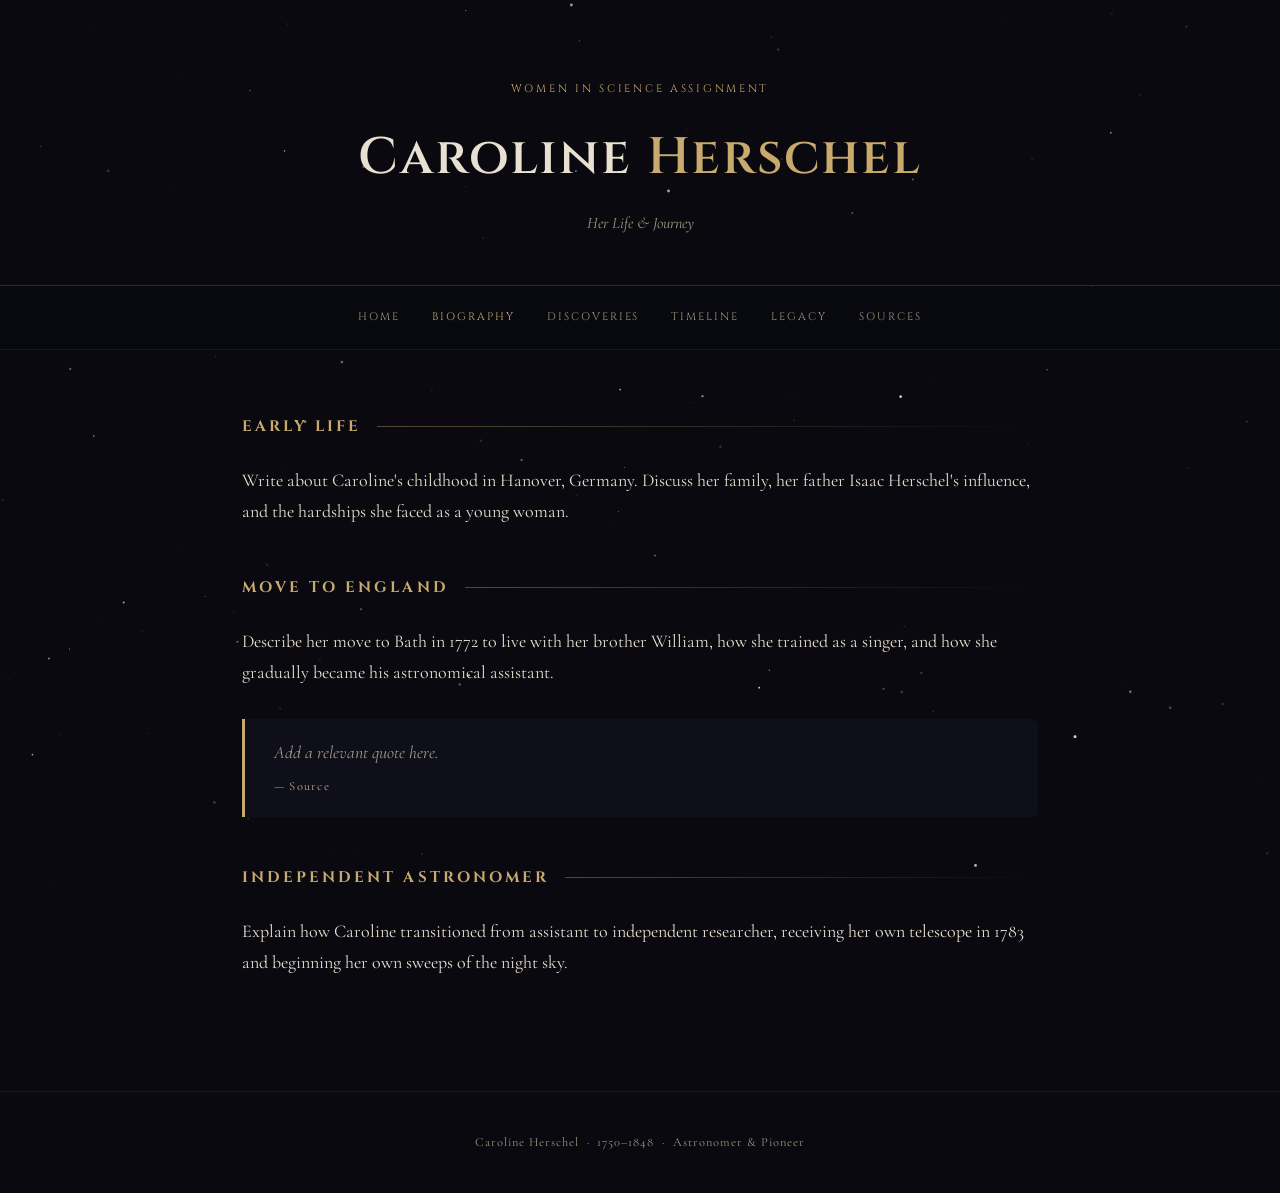
==== biography.html @ 25d45960 "better" ====
<!DOCTYPE html>
<html lang="en">
<head>
<meta charset="UTF-8"/>
<meta name="viewport" content="width=device-width,initial-scale=1.0"/>
<title>Biography — Caroline Herschel</title>
<link href="https://fonts.googleapis.com/css2?family=Cormorant+Garamond:ital,wght@0,300;0,400;0,600;1,300;1,400&family=Cinzel:wght@400;600&display=swap" rel="stylesheet"/>
<style>
*,*::before,*::after{box-sizing:border-box;margin:0;padding:0}
html{background:#09090f}
body{background:#09090f;color:#e8e0d0;font-family:'Cormorant Garamond',Georgia,serif;font-size:18px;line-height:1.7;overflow-x:hidden;min-height:100vh}
canvas#stars{position:fixed;top:0;left:0;width:100%;height:100%;pointer-events:none;z-index:0}
header,nav,main,footer{position:relative;z-index:2}
header{text-align:center;padding:5rem 2rem 3rem;border-bottom:1px solid rgba(200,169,110,.2)}
.label{display:block;font-family:'Cinzel',serif;font-size:.68rem;letter-spacing:.25em;color:#c8a96e;text-transform:uppercase;margin-bottom:1rem}
h1{font-family:'Cinzel',serif;font-size:clamp(2rem,5vw,3.2rem);font-weight:600;letter-spacing:.04em;color:#e8e0d0}
h1 span{color:#c8a96e}
.sub{display:block;color:#a09880;font-style:italic;margin-top:.5rem;font-size:1rem}
nav{display:flex;justify-content:center;flex-wrap:wrap;gap:2rem;padding:1.4rem 2rem;border-bottom:1px solid rgba(200,169,110,.1);background:rgba(9,9,15,.8)}
nav a{font-family:'Cinzel',serif;font-size:.68rem;letter-spacing:.18em;text-transform:uppercase;color:#a09880;text-decoration:none;transition:color .25s}
nav a:hover,nav a.active{color:#c8a96e}
main{max-width:860px;margin:0 auto;padding:4rem 2rem 6rem}
h2{font-family:'Cinzel',serif;font-size:.95rem;letter-spacing:.2em;color:#c8a96e;text-transform:uppercase;margin:3rem 0 1.6rem;display:flex;align-items:center;gap:1rem}
h2:first-child{margin-top:0}
h2::after{content:'';flex:1;height:1px;background:linear-gradient(90deg,rgba(200,169,110,.4),transparent)}
p{margin-bottom:1.1rem;color:#e8e0d0}
blockquote{border-left:3px solid #c8a96e;padding:1.2rem 1.8rem;background:#0f0f1a;border-radius:0 6px 6px 0;margin:2rem 0;font-style:italic;font-size:1.1rem;color:#a09880}
blockquote cite{display:block;margin-top:.5rem;font-size:.78rem;font-style:normal;letter-spacing:.1em;color:#c8a96e}
.grid{display:grid;grid-template-columns:repeat(auto-fill,minmax(210px,1fr));gap:1.2rem;margin-top:1.4rem}
.card{background:#0f0f1a;border:1px solid rgba(200,169,110,.18);border-radius:6px;padding:1.3rem 1.5rem;transition:border-color .3s}
.card:hover{border-color:rgba(200,169,110,.55)}
.card .tag{font-family:'Cinzel',serif;font-size:.62rem;letter-spacing:.18em;color:#c8a96e;display:block}
.card h3{font-size:1rem;font-weight:600;margin:.3rem 0 .4rem;color:#e8e0d0}
.card p{font-size:.88rem;color:#a09880;margin:0}
.tl{border-left:1px solid rgba(200,169,110,.25);padding-left:2rem;margin-top:1rem}
.tl-item{position:relative;margin-bottom:2rem}
.tl-item::before{content:'';position:absolute;left:-2.38rem;top:.55rem;width:7px;height:7px;border-radius:50%;background:#c8a96e;box-shadow:0 0 8px #c8a96e}
.year{font-family:'Cinzel',serif;font-size:.75rem;letter-spacing:.15em;color:#c8a96e;display:block}
.tl-item p{margin:.2rem 0 0;font-size:.95rem;color:#a09880}
.src-list{list-style:none;margin-top:1rem}
.src-list li{padding:.9rem 1.2rem;border-left:2px solid rgba(200,169,110,.2);margin-bottom:.8rem;font-size:.95rem;color:#a09880;transition:border-color .25s,color .25s}
.src-list li:hover{border-color:#c8a96e;color:#e8e0d0}
footer{text-align:center;padding:2.5rem;border-top:1px solid rgba(200,169,110,.1);font-size:.78rem;color:#a09880;letter-spacing:.08em}
</style>
</head>
<body>
<canvas id="stars"></canvas>
<header>
<span class="label">Women in Science Assignment</span>
<h1>Caroline <span>Herschel</span></h1>
<span class="sub">Her Life & Journey</span>
</header>
<nav><a href="index.html">Home</a><a href="biography.html"  class="active">Biography</a><a href="discoveries.html">Discoveries</a><a href="timeline.html">Timeline</a><a href="legacy.html">Legacy</a><a href="sources.html">Sources</a></nav>
<main>
<h2>Early Life</h2>
<p>Write about Caroline's childhood in Hanover, Germany. Discuss her family, her father Isaac Herschel's influence, and the hardships she faced as a young woman.</p>
<h2>Move to England</h2>
<p>Describe her move to Bath in 1772 to live with her brother William, how she trained as a singer, and how she gradually became his astronomical assistant.</p>
<blockquote>Add a relevant quote here.<cite>&mdash; Source</cite></blockquote>
<h2>Independent Astronomer</h2>
<p>Explain how Caroline transitioned from assistant to independent researcher, receiving her own telescope in 1783 and beginning her own sweeps of the night sky.</p>
</main>
<footer>Caroline Herschel &nbsp;&middot;&nbsp; 1750&ndash;1848 &nbsp;&middot;&nbsp; Astronomer &amp; Pioneer</footer>
<script>
var c=document.getElementById('stars'),cx=c.getContext('2d'),S=[];
function resize(){c.width=innerWidth;c.height=innerHeight;}
function init(){S=[];for(var i=0;i<180;i++)S.push({x:Math.random()*c.width,y:Math.random()*c.height,r:Math.random()*1.3+.2,a:Math.random()*.9+.1,sp:Math.random()*.004+.001,ph:Math.random()*Math.PI*2});}
function draw(t){cx.clearRect(0,0,c.width,c.height);for(var i=0;i<S.length;i++){var s=S[i],al=s.a*(.4+.6*Math.sin(t*s.sp+s.ph));cx.beginPath();cx.arc(s.x,s.y,s.r,0,Math.PI*2);cx.fillStyle='rgba(232,220,195,'+al+')';cx.fill();}requestAnimationFrame(draw);}
resize();init();requestAnimationFrame(draw);
window.addEventListener('resize',function(){resize();init();});
</script>
</body>
</html>
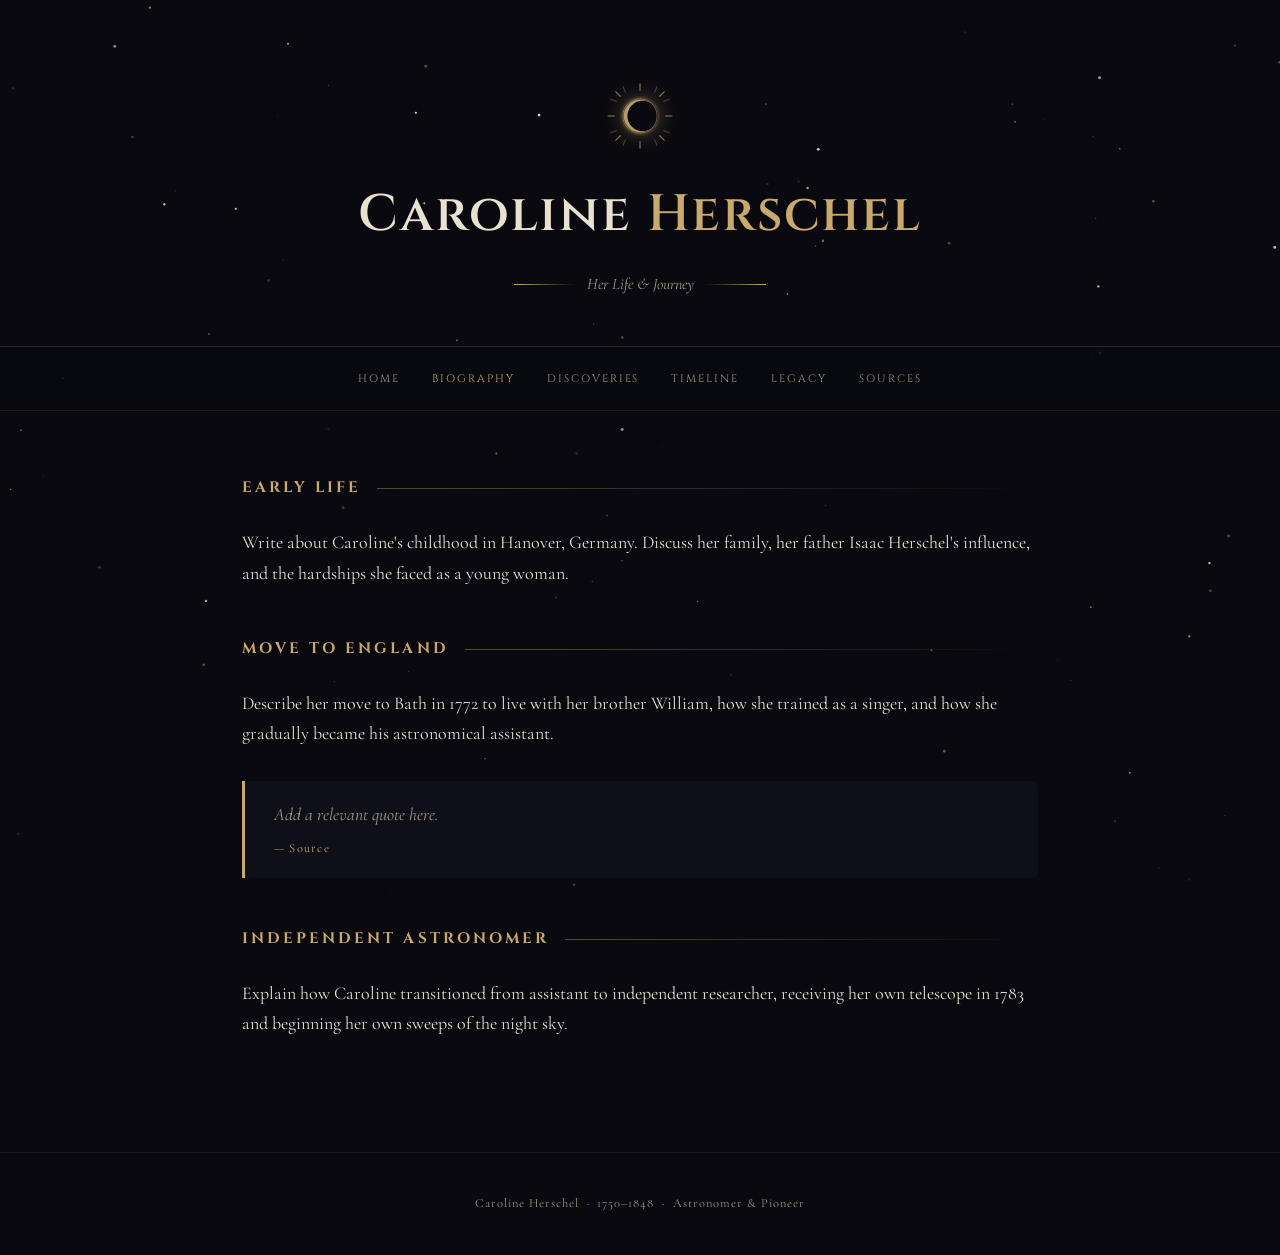
==== commit 6e34c97c: "new format" ====
--- a/biography.html
+++ b/biography.html
@@ -15,7 +15,7 @@
 .label{display:block;font-family:'Cinzel',serif;font-size:.68rem;letter-spacing:.25em;color:#c8a96e;text-transform:uppercase;margin-bottom:1rem}
 h1{font-family:'Cinzel',serif;font-size:clamp(2rem,5vw,3.2rem);font-weight:600;letter-spacing:.04em;color:#e8e0d0}
 h1 span{color:#c8a96e}
-.sub{display:block;color:#a09880;font-style:italic;margin-top:.5rem;font-size:1rem}
+.sub{display:flex;align-items:center;justify-content:center;gap:.8rem;color:#a09880;font-style:italic;margin-top:.8rem;font-size:1rem}.comet{display:inline-block;width:60px;height:1px;background:linear-gradient(90deg,transparent,#c8a96e)}.comet.flip{background:linear-gradient(90deg,#c8a96e,transparent)}.eclipse{display:block;margin:0 auto 1.2rem;filter:drop-shadow(0 0 10px rgba(200,169,110,.4))}.comet{display:inline-block;width:60px;height:1px;background:linear-gradient(90deg,transparent,#c8a96e)}.comet.flip{background:linear-gradient(90deg,#c8a96e,transparent)}
 nav{display:flex;justify-content:center;flex-wrap:wrap;gap:2rem;padding:1.4rem 2rem;border-bottom:1px solid rgba(200,169,110,.1);background:rgba(9,9,15,.8)}
 nav a{font-family:'Cinzel',serif;font-size:.68rem;letter-spacing:.18em;text-transform:uppercase;color:#a09880;text-decoration:none;transition:color .25s}
 nav a:hover,nav a.active{color:#c8a96e}
@@ -46,9 +46,38 @@
 <body>
 <canvas id="stars"></canvas>
 <header>
-<span class="label">Women in Science Assignment</span>
+<svg class="eclipse" viewBox="0 0 80 80" xmlns="http://www.w3.org/2000/svg" width="72" height="72" aria-hidden="true">
+  <!-- corona rays -->
+  <g stroke="#c8a96e" stroke-width="1.2" opacity="0.7">
+    <line x1="40" y1="4" x2="40" y2="12"/>
+    <line x1="40" y1="68" x2="40" y2="76"/>
+    <line x1="4" y1="40" x2="12" y2="40"/>
+    <line x1="68" y1="40" x2="76" y2="40"/>
+    <line x1="12.7" y1="12.7" x2="18.5" y2="18.5"/>
+    <line x1="61.5" y1="61.5" x2="67.3" y2="67.3"/>
+    <line x1="67.3" y1="12.7" x2="61.5" y2="18.5"/>
+    <line x1="12.7" y1="67.3" x2="18.5" y2="61.5"/>
+    <!-- longer diagonal rays -->
+    <line x1="21" y1="7"  x2="24" y2="14" opacity="0.5"/>
+    <line x1="59" y1="7"  x2="56" y2="14" opacity="0.5"/>
+    <line x1="7"  y1="21" x2="14" y2="24" opacity="0.5"/>
+    <line x1="7"  y1="59" x2="14" y2="56" opacity="0.5"/>
+    <line x1="73" y1="21" x2="66" y2="24" opacity="0.5"/>
+    <line x1="73" y1="59" x2="66" y2="56" opacity="0.5"/>
+    <line x1="21" y1="73" x2="24" y2="66" opacity="0.5"/>
+    <line x1="59" y1="73" x2="56" y2="66" opacity="0.5"/>
+  </g>
+  <!-- sun glow -->
+  <circle cx="40" cy="40" r="22" fill="#c8a96e" opacity="0.15"/>
+  <!-- sun -->
+  <circle cx="40" cy="40" r="18" fill="#c8a96e" opacity="0.9"/>
+  <!-- moon covering sun -->
+  <circle cx="43" cy="40" r="17" fill="#09090f"/>
+  <!-- corona peek -->
+  <circle cx="40" cy="40" r="19" fill="none" stroke="#c8a96e" stroke-width="1" opacity="0.6"/>
+</svg>
 <h1>Caroline <span>Herschel</span></h1>
-<span class="sub">Her Life & Journey</span>
+<span class="sub"><span class="comet flip"></span>Her Life & Journey<span class="comet"></span></span>
 </header>
 <nav><a href="index.html">Home</a><a href="biography.html"  class="active">Biography</a><a href="discoveries.html">Discoveries</a><a href="timeline.html">Timeline</a><a href="legacy.html">Legacy</a><a href="sources.html">Sources</a></nav>
 <main>
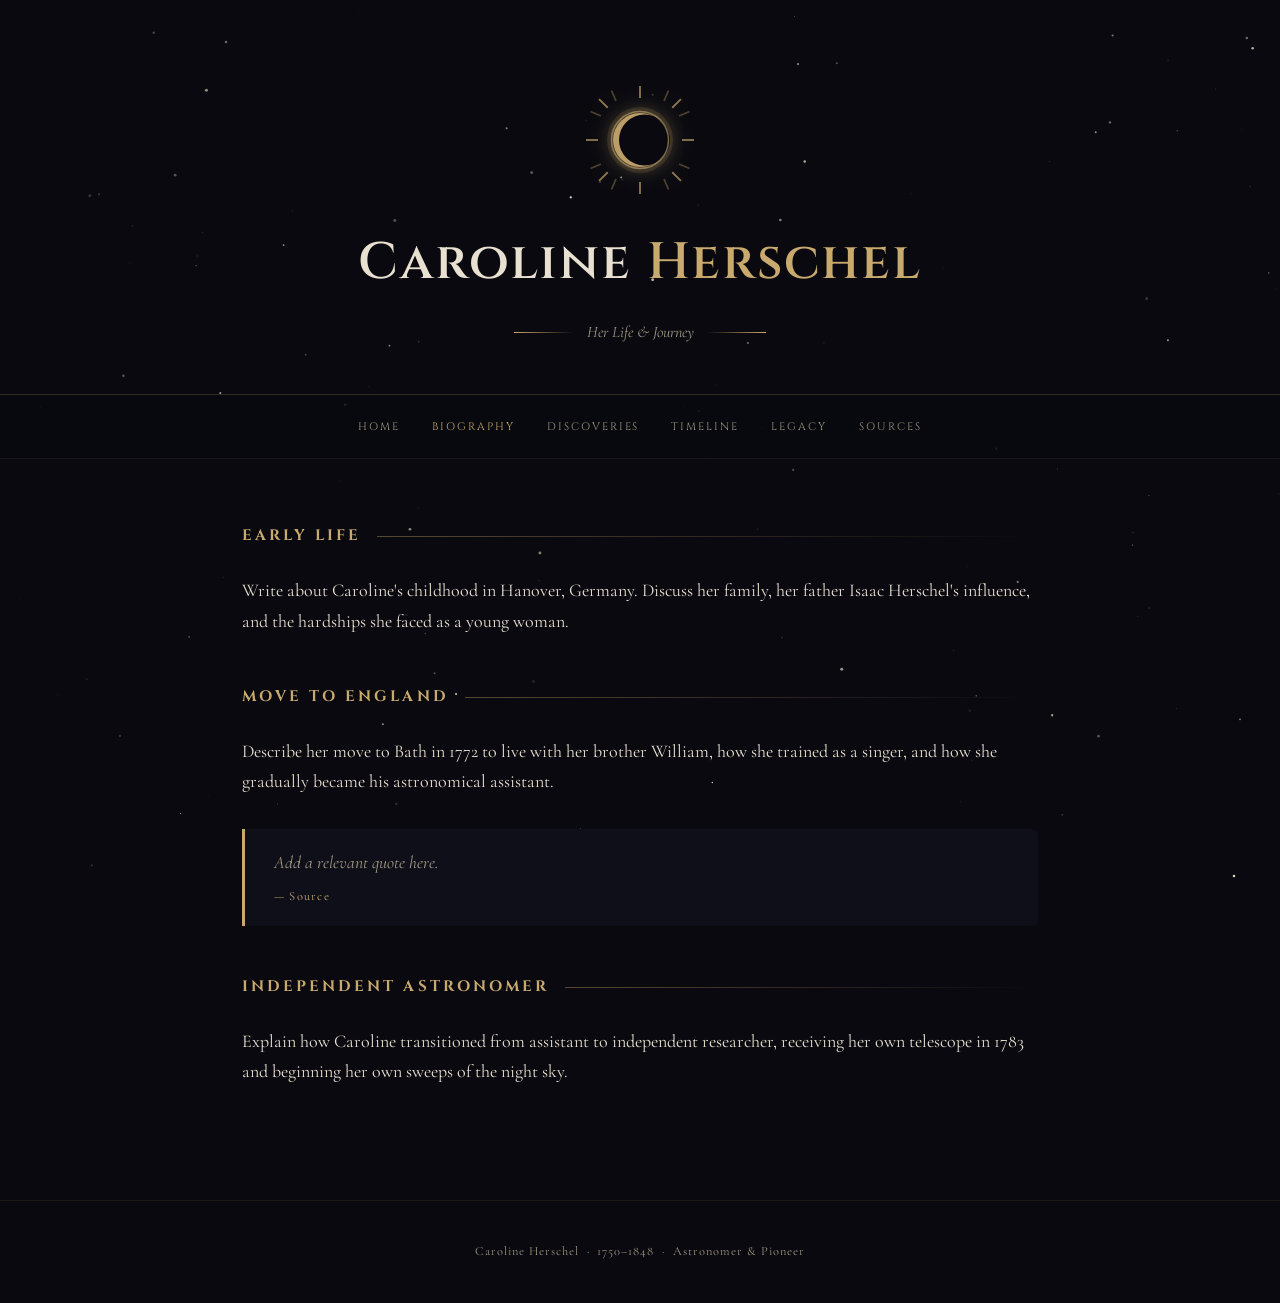
==== commit e0f478d7: "commit" ====
--- a/biography.html
+++ b/biography.html
@@ -46,7 +46,7 @@
 <body>
 <canvas id="stars"></canvas>
 <header>
-<svg class="eclipse" viewBox="0 0 80 80" xmlns="http://www.w3.org/2000/svg" width="72" height="72" aria-hidden="true">
+<svg class="eclipse" viewBox="0 0 80 80" xmlns="http://www.w3.org/2000/svg" width="120" height="120" aria-hidden="true">
   <!-- corona rays -->
   <g stroke="#c8a96e" stroke-width="1.2" opacity="0.7">
     <line x1="40" y1="4" x2="40" y2="12"/>
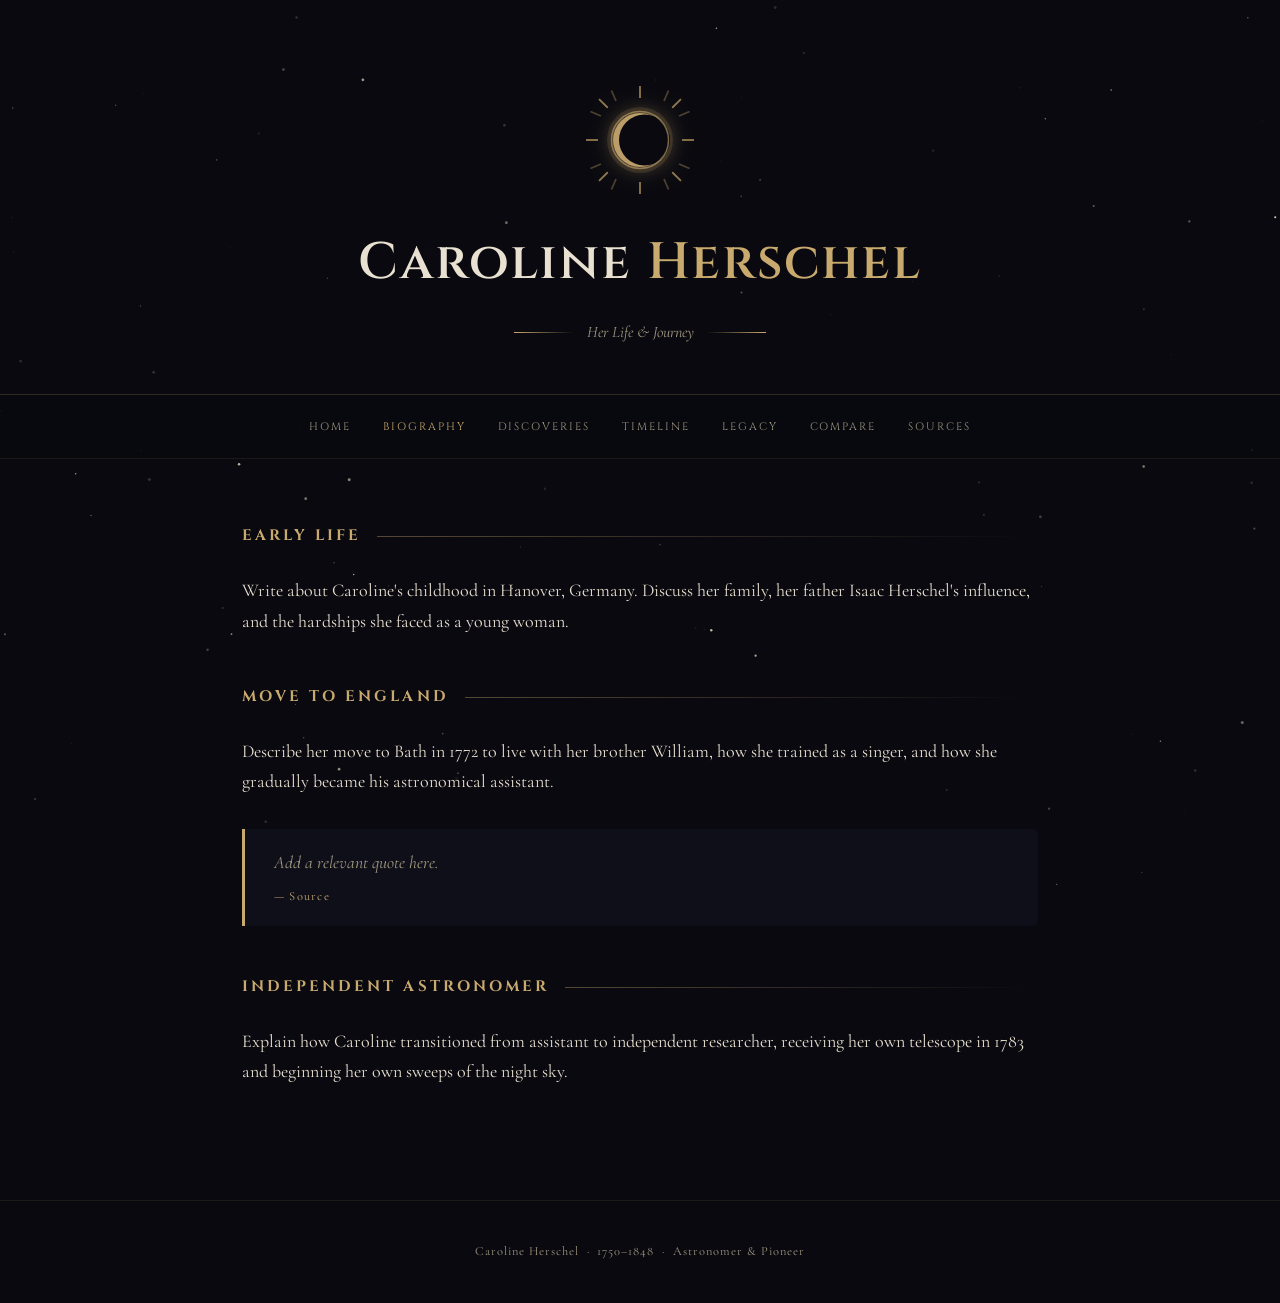
==== commit 8e347f3d: "update" ====
--- a/biography.html
+++ b/biography.html
@@ -79,7 +79,7 @@
 <h1>Caroline <span>Herschel</span></h1>
 <span class="sub"><span class="comet flip"></span>Her Life & Journey<span class="comet"></span></span>
 </header>
-<nav><a href="index.html">Home</a><a href="biography.html"  class="active">Biography</a><a href="discoveries.html">Discoveries</a><a href="timeline.html">Timeline</a><a href="legacy.html">Legacy</a><a href="sources.html">Sources</a></nav>
+<nav><a href="index.html">Home</a><a href="biography.html"  class="active">Biography</a><a href="discoveries.html">Discoveries</a><a href="timeline.html">Timeline</a><a href="legacy.html">Legacy</a><a href="compare.html">Compare</a><a href="sources.html">Sources</a></nav>
 <main>
 <h2>Early Life</h2>
 <p>Write about Caroline's childhood in Hanover, Germany. Discuss her family, her father Isaac Herschel's influence, and the hardships she faced as a young woman.</p>
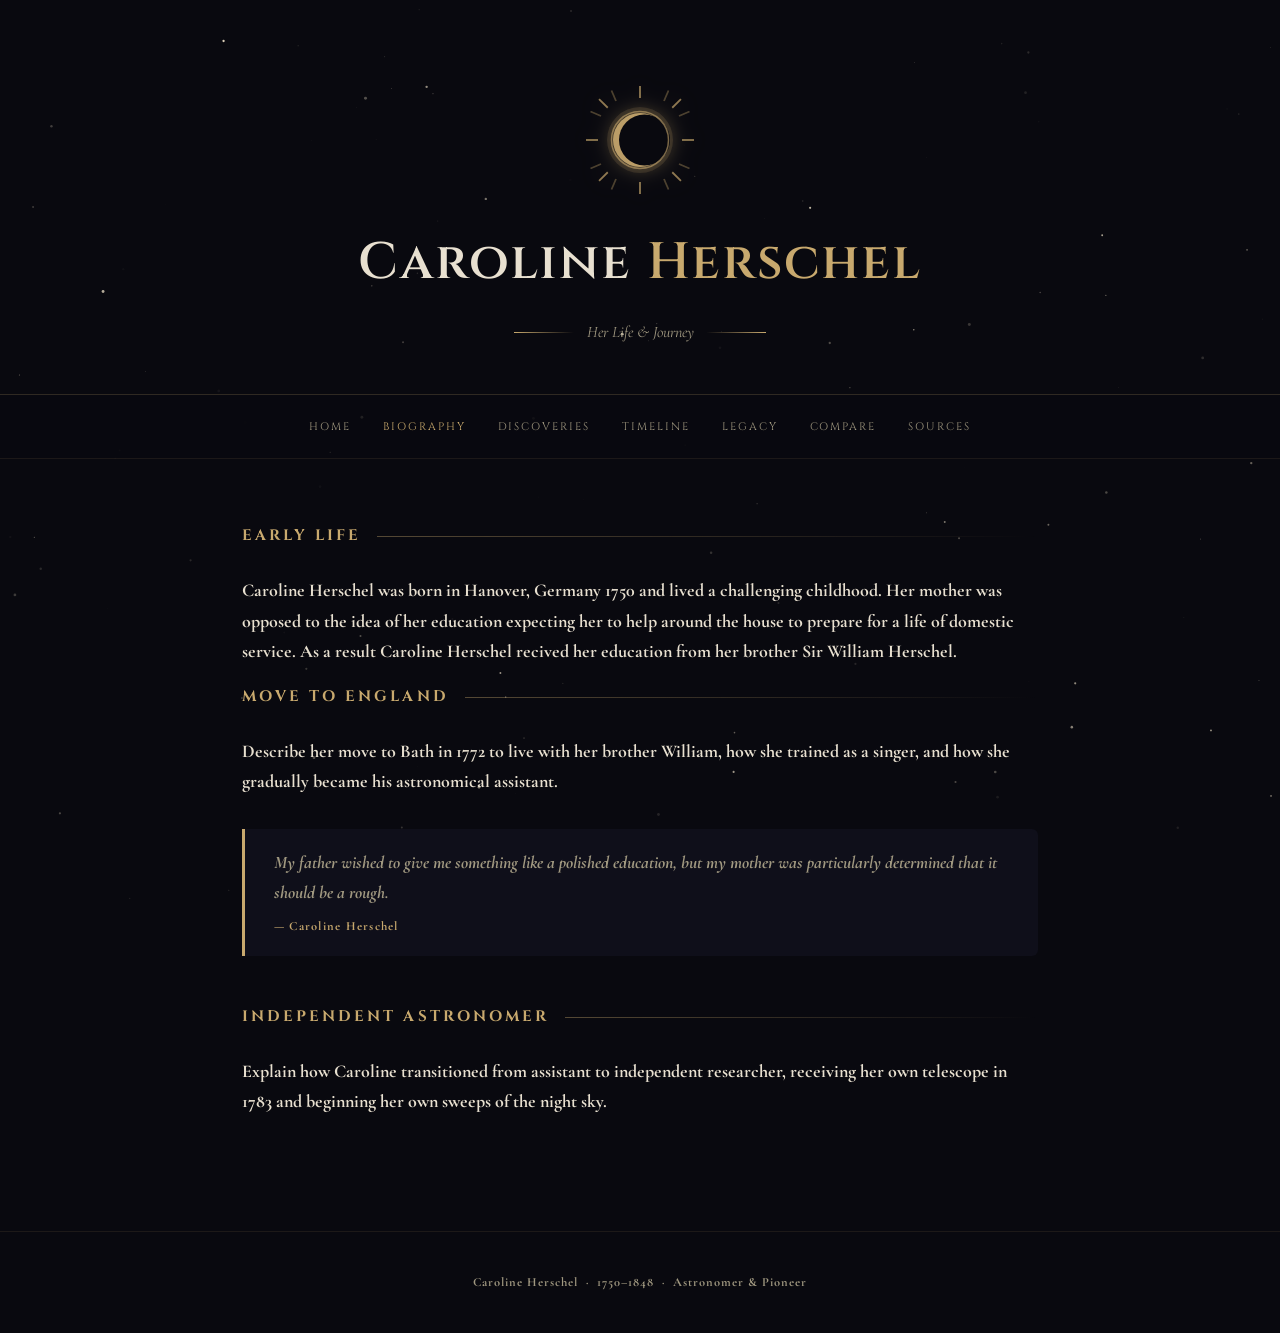
==== commit 5aab6cb4: "new_comet" ====
--- a/biography.html
+++ b/biography.html
@@ -82,10 +82,10 @@
 <nav><a href="index.html">Home</a><a href="biography.html"  class="active">Biography</a><a href="discoveries.html">Discoveries</a><a href="timeline.html">Timeline</a><a href="legacy.html">Legacy</a><a href="compare.html">Compare</a><a href="sources.html">Sources</a></nav>
 <main>
 <h2>Early Life</h2>
-<p>Write about Caroline's childhood in Hanover, Germany. Discuss her family, her father Isaac Herschel's influence, and the hardships she faced as a young woman.</p>
+<p> <strong>Caroline Herschel<srtong> was born in Hanover, Germany 1750 and lived a challenging childhood. Her mother was opposed to the idea of her education expecting her to help around the house to prepare for a life of domestic service. As a result Caroline Herschel recived her education from her brother Sir William Herschel.</p>
 <h2>Move to England</h2>
 <p>Describe her move to Bath in 1772 to live with her brother William, how she trained as a singer, and how she gradually became his astronomical assistant.</p>
-<blockquote>Add a relevant quote here.<cite>&mdash; Source</cite></blockquote>
+<blockquote>My father wished to give me something like a polished education, but my mother was particularly determined that it should be a rough.<cite>&mdash; Caroline Herschel</cite></blockquote>
 <h2>Independent Astronomer</h2>
 <p>Explain how Caroline transitioned from assistant to independent researcher, receiving her own telescope in 1783 and beginning her own sweeps of the night sky.</p>
 </main>
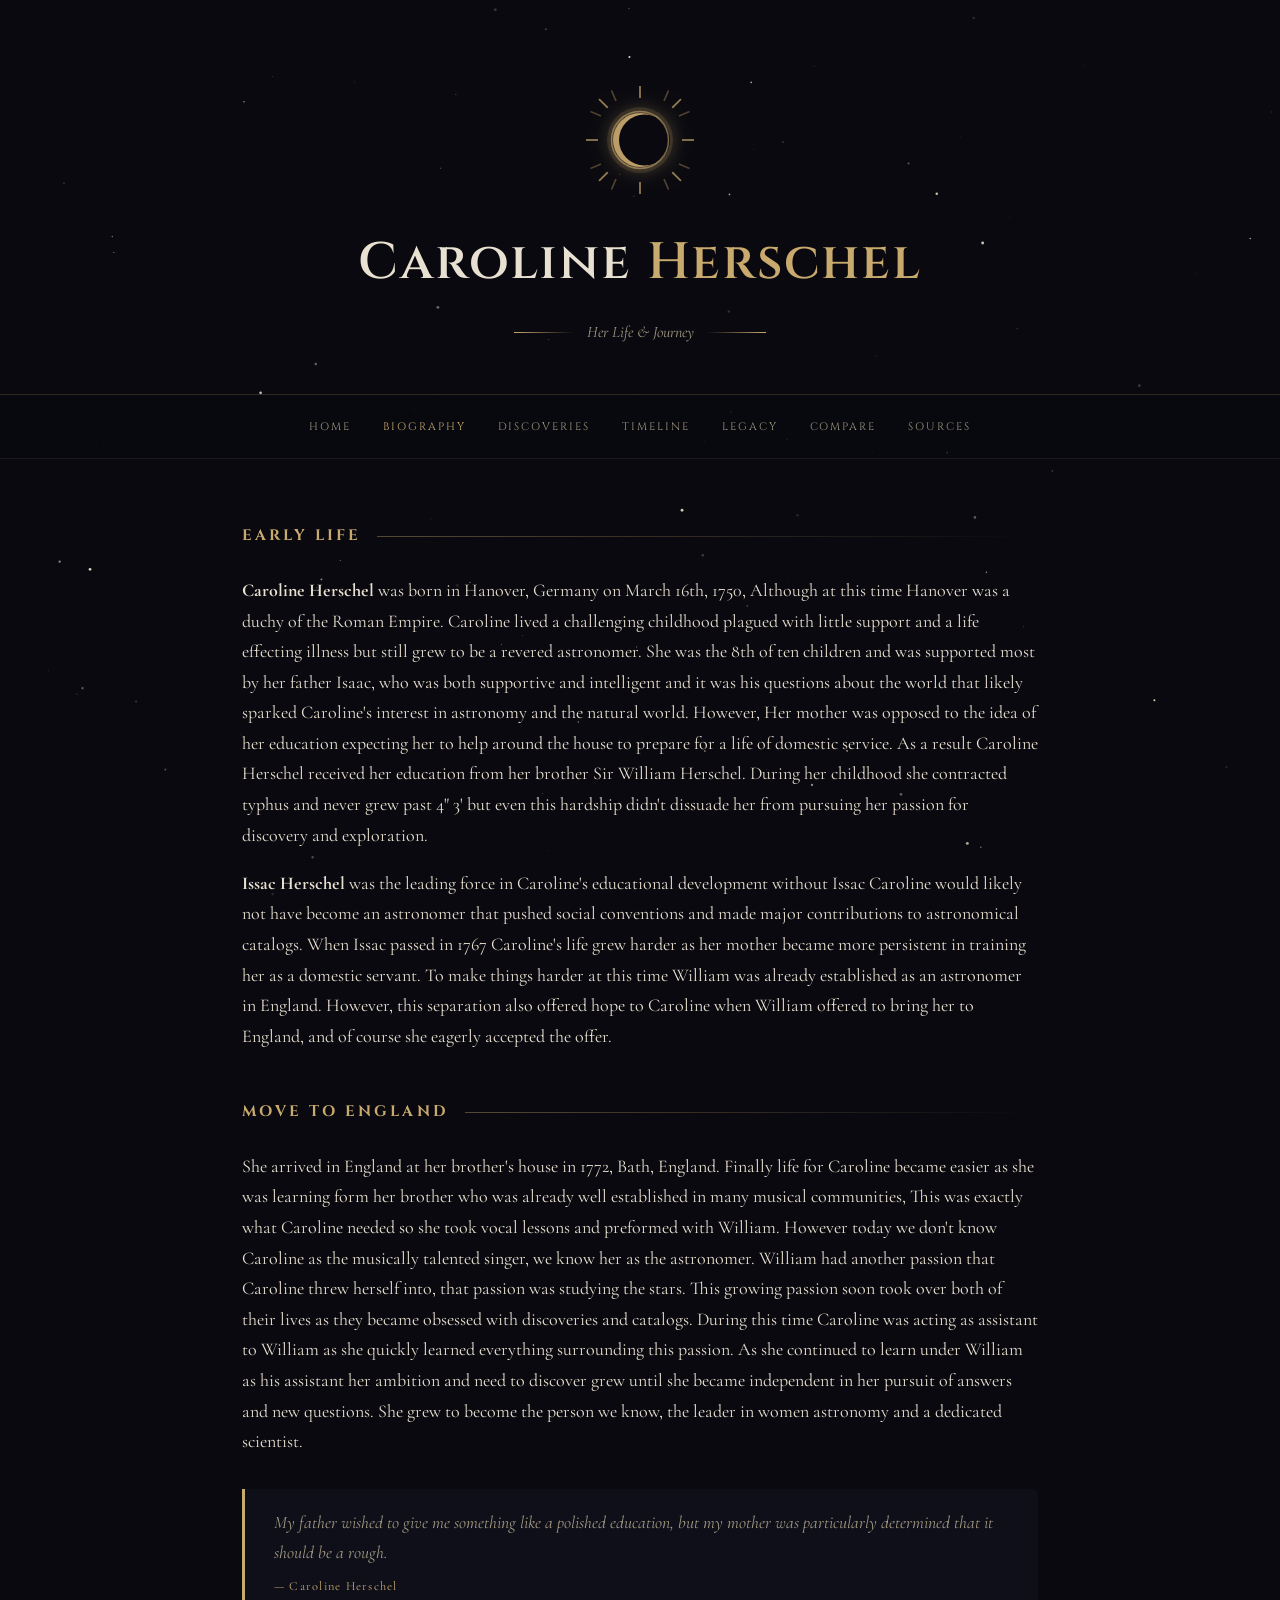
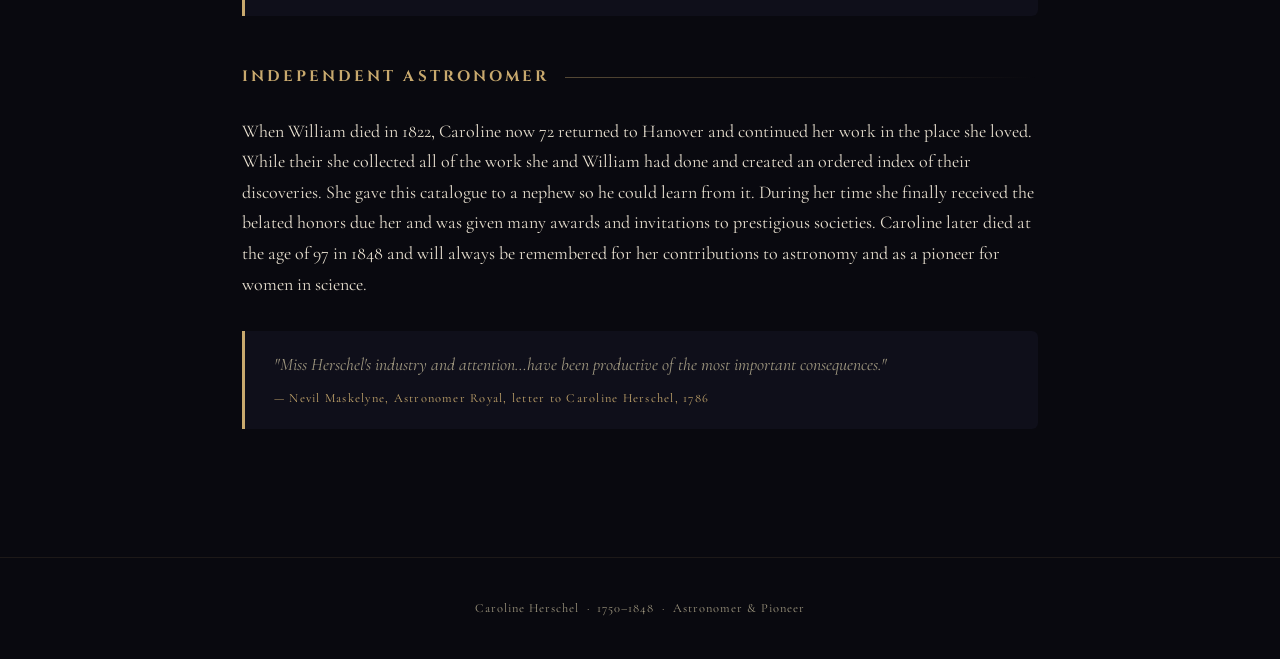
==== commit 2e204680: "Fianl commit message:" ====
--- a/biography.html
+++ b/biography.html
@@ -82,12 +82,14 @@
 <nav><a href="index.html">Home</a><a href="biography.html"  class="active">Biography</a><a href="discoveries.html">Discoveries</a><a href="timeline.html">Timeline</a><a href="legacy.html">Legacy</a><a href="compare.html">Compare</a><a href="sources.html">Sources</a></nav>
 <main>
 <h2>Early Life</h2>
-<p> <strong>Caroline Herschel<srtong> was born in Hanover, Germany 1750 and lived a challenging childhood. Her mother was opposed to the idea of her education expecting her to help around the house to prepare for a life of domestic service. As a result Caroline Herschel recived her education from her brother Sir William Herschel.</p>
+<p> <strong>Caroline Herschel</strong> was born in Hanover, Germany on March 16th, 1750, Although at this time Hanover was a duchy of the Roman Empire. Caroline lived a challenging childhood plagued with little support and a life effecting illness but still grew to be a revered astronomer. She was the 8th of ten children and was supported most by her father Isaac, who was both supportive and intelligent and it was his questions about the world that likely sparked Caroline&apos;s interest in astronomy and the natural world. However, Her mother was opposed to the idea of her education expecting her to help around the house to prepare for a life of domestic service. As a result Caroline Herschel received her education from her brother Sir William Herschel. During her childhood she contracted typhus and never grew past 4" 3' but even this hardship didn't dissuade her from pursuing her passion for discovery and exploration.</p>
+<p> <strong>Issac Herschel</strong> was the leading force in Caroline&apos;s educational development without Issac Caroline would likely not have become an astronomer that pushed social conventions and made major contributions to astronomical catalogs. When Issac passed in 1767 Caroline&apos;s life grew harder as her mother became more persistent in training her as a domestic servant. To make things harder at this time William was already established as an astronomer in England. However, this separation also offered hope to Caroline when William offered to bring her to England, and of course she eagerly accepted the offer.</p>
 <h2>Move to England</h2>
-<p>Describe her move to Bath in 1772 to live with her brother William, how she trained as a singer, and how she gradually became his astronomical assistant.</p>
+<p>She arrived in England at her brother&apos;s house in 1772, Bath, England. Finally life for Caroline became easier as she was learning form her brother who was already well established in many musical communities, This was exactly what Caroline needed so she took vocal lessons and preformed with William. However today we don't know Caroline as the musically talented singer, we know her as the astronomer. William had another passion that Caroline threw herself into, that passion was studying the stars. This growing passion soon took over both of their lives as they became obsessed with discoveries and catalogs. During this time Caroline was acting as assistant to William as she quickly learned everything surrounding this passion. As she continued to learn under William as his assistant her ambition and need to discover grew until she became independent in her pursuit of answers and new questions. She grew to become the person we know, the leader in women astronomy and a dedicated scientist.</p>
 <blockquote>My father wished to give me something like a polished education, but my mother was particularly determined that it should be a rough.<cite>&mdash; Caroline Herschel</cite></blockquote>
 <h2>Independent Astronomer</h2>
-<p>Explain how Caroline transitioned from assistant to independent researcher, receiving her own telescope in 1783 and beginning her own sweeps of the night sky.</p>
+<p>When William died in 1822, Caroline now 72 returned to Hanover and continued her work in the place she loved. While their she collected all of the work she and William had done and created an ordered index of their discoveries. She gave this catalogue to a nephew so he could learn from it. During her time she finally received the belated honors due her and was given many awards and invitations to prestigious societies. Caroline later died at the age of 97 in 1848 and will  always be remembered for her contributions to astronomy and as a pioneer for women in science.</p>
+<blockquote>"Miss Herschel's industry and attention…have been productive of the most important consequences."<cite>&mdash; Nevil Maskelyne, Astronomer Royal, letter to Caroline Herschel, 1786</cite></blockquote>
 </main>
 <footer>Caroline Herschel &nbsp;&middot;&nbsp; 1750&ndash;1848 &nbsp;&middot;&nbsp; Astronomer &amp; Pioneer</footer>
 <script>
@@ -99,4 +101,5 @@
 window.addEventListener('resize',function(){resize();init();});
 </script>
 </body>
-</html>+</html>
+  
